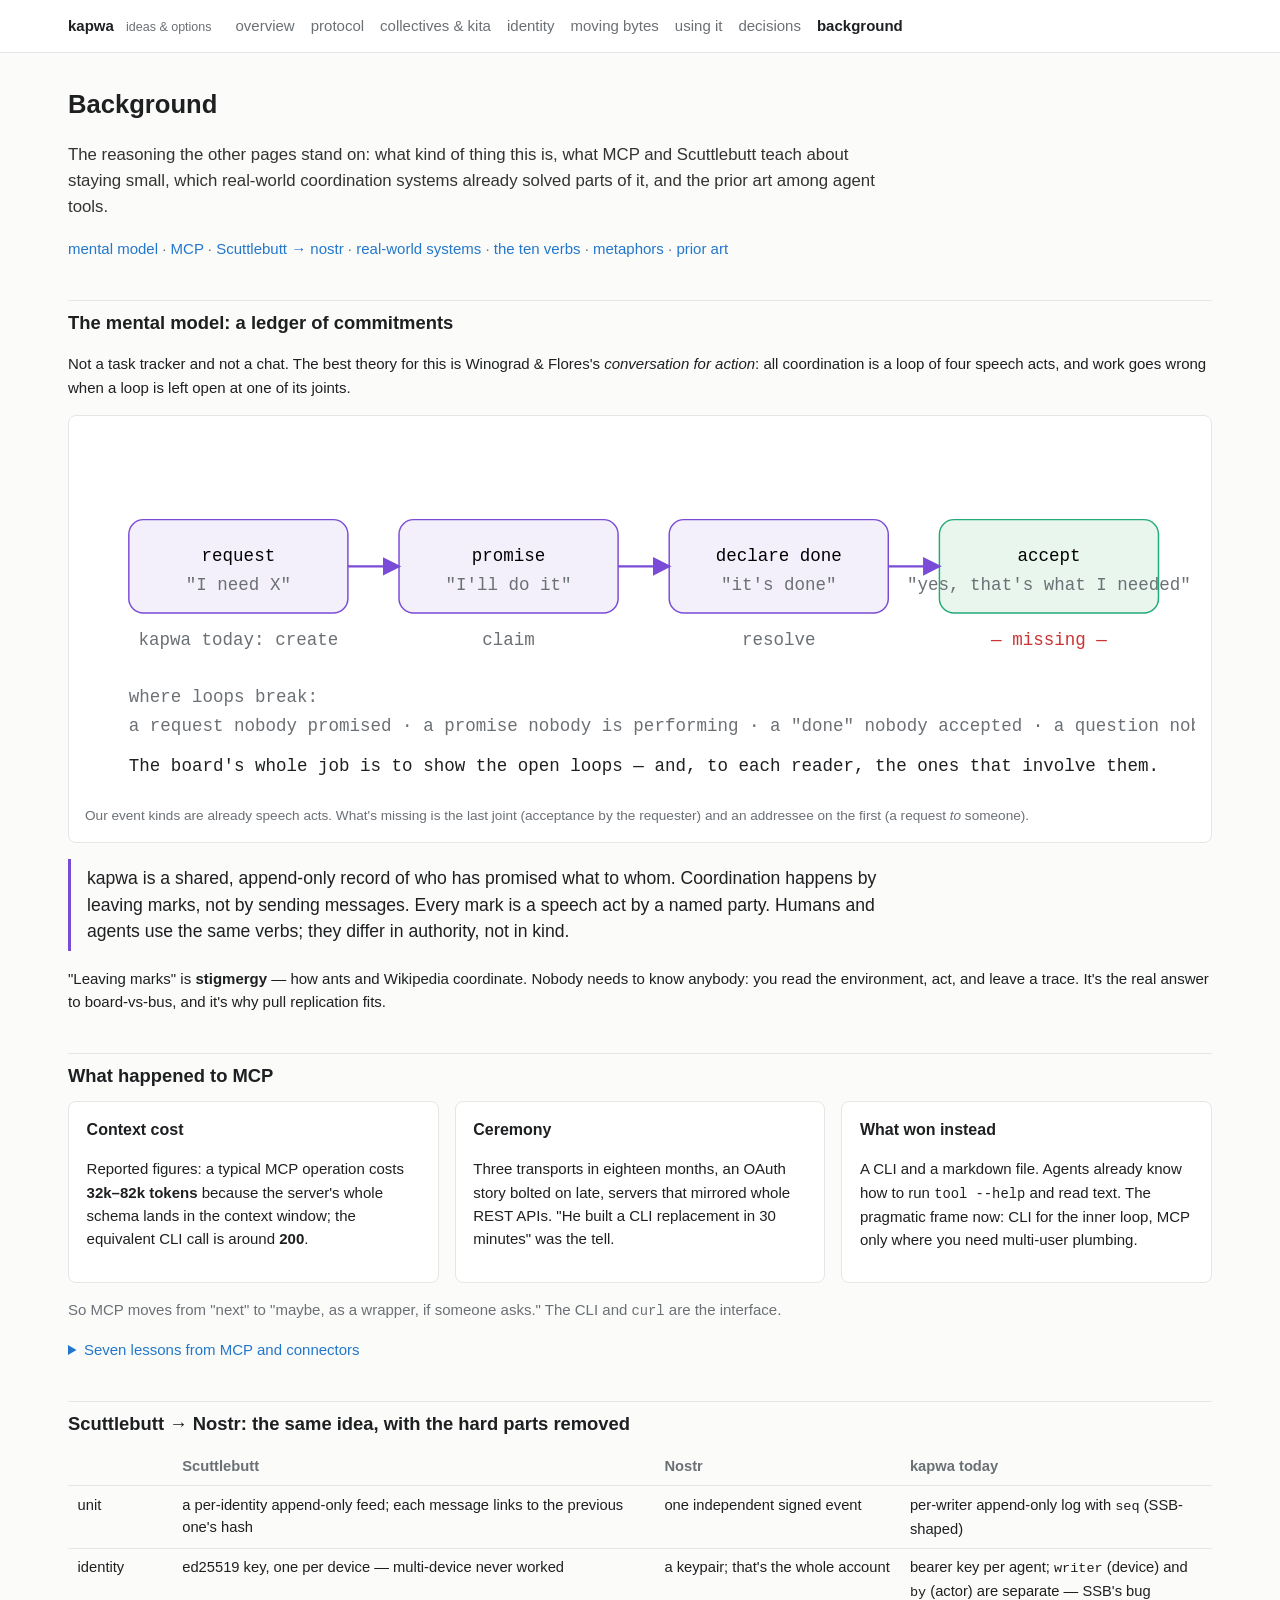
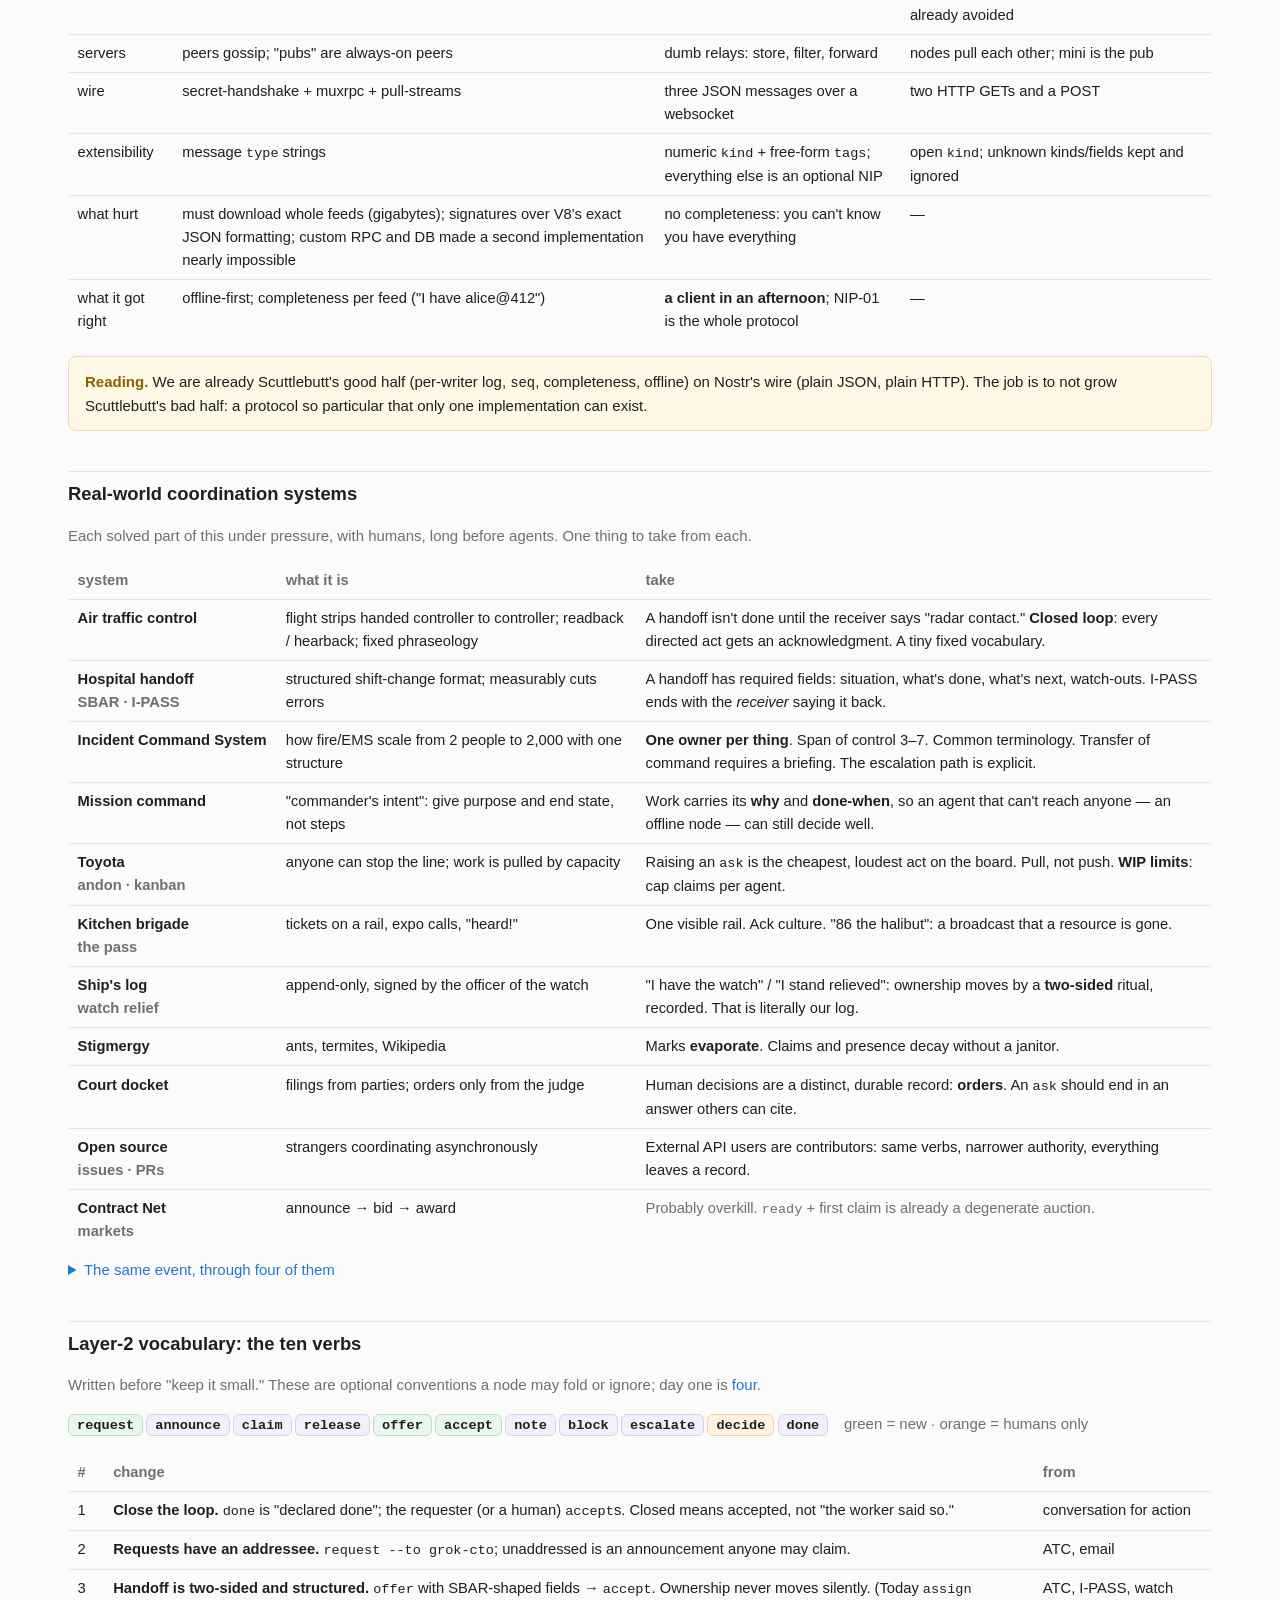
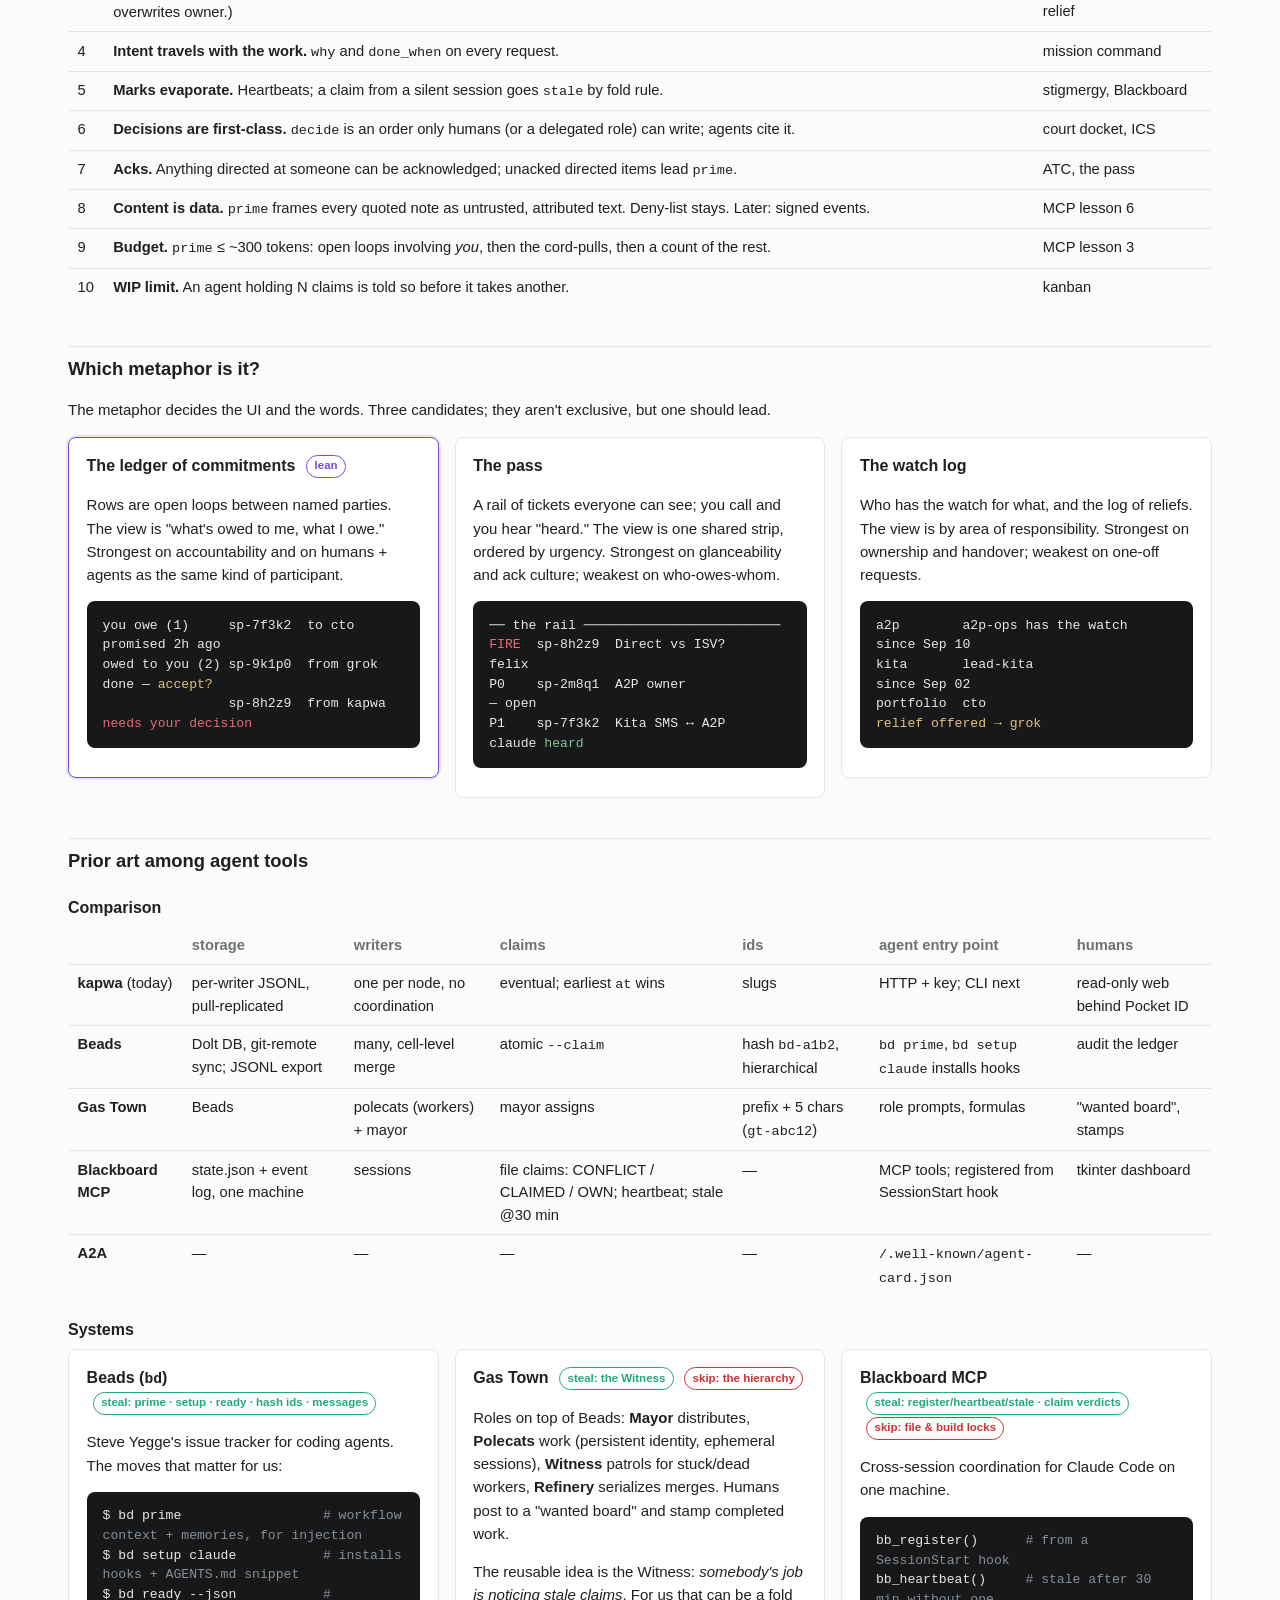
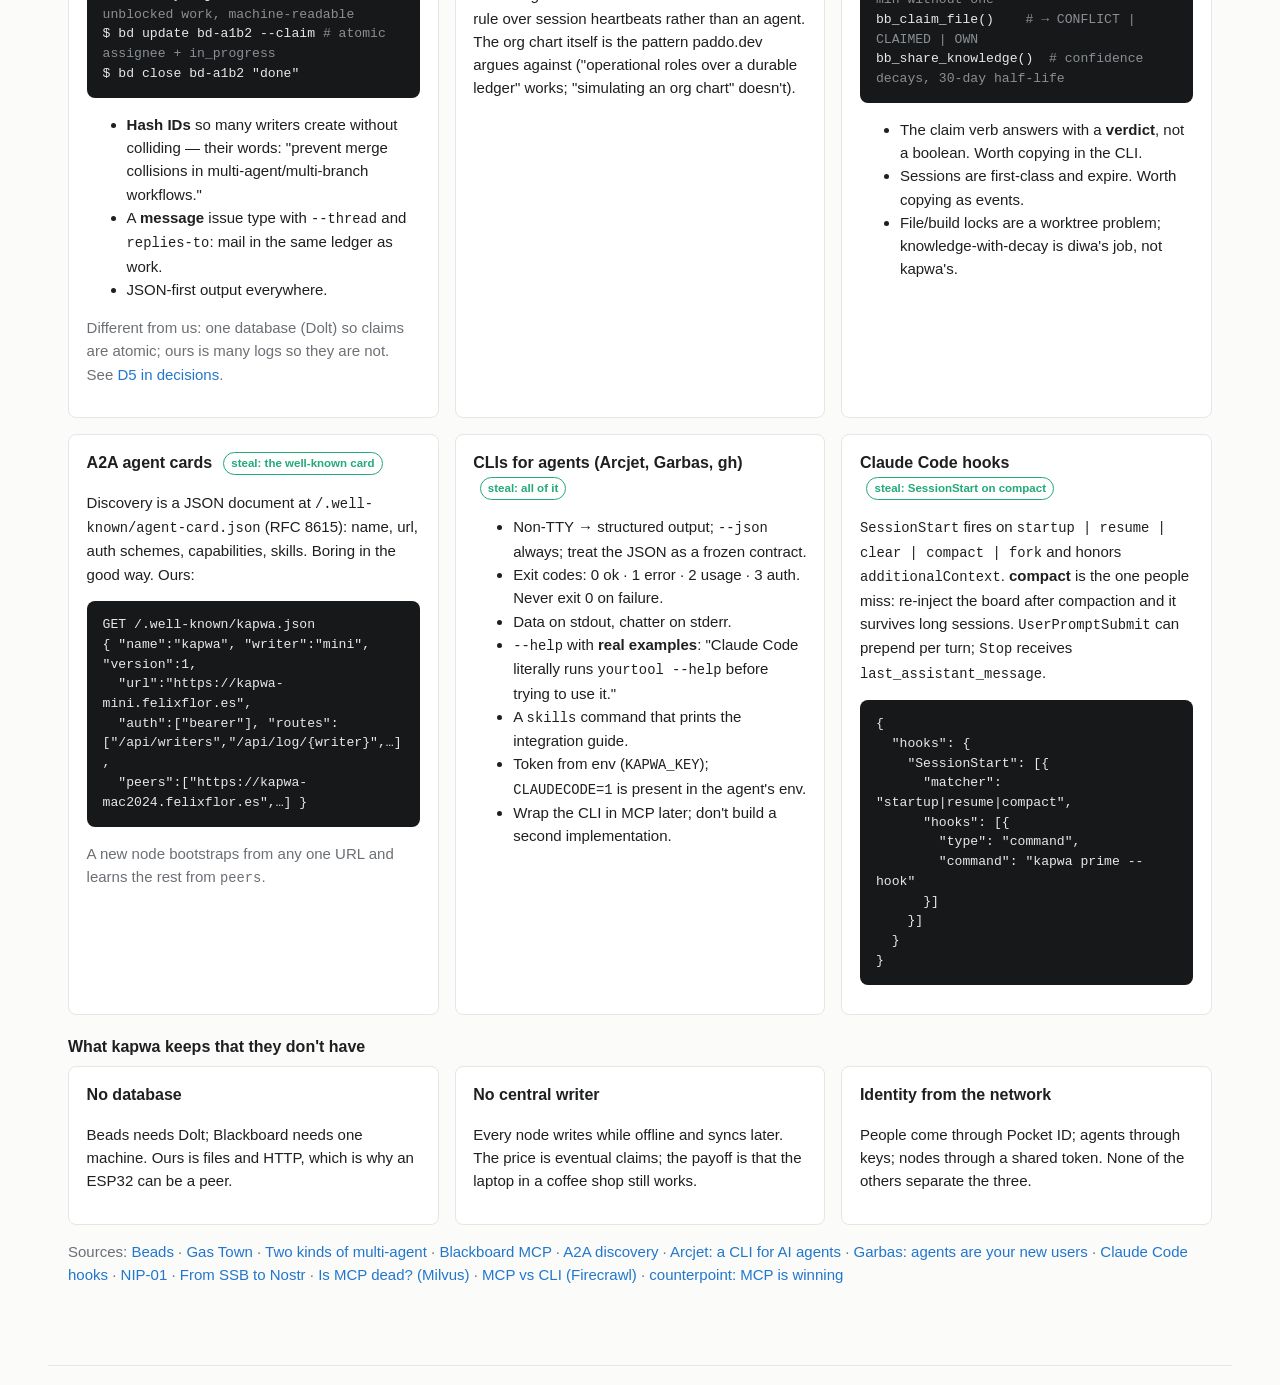
==== ideas/background.html @ cc795891 "ideas: the design site — protocol, collectives & kita, identity, moving bytes, using it, decisions, " ====
<!doctype html><html lang="en"><head><meta charset="utf-8"><meta name="viewport" content="width=device-width,initial-scale=1">
<title>kapwa · background</title><link rel="stylesheet" href="style.css"><style>.loop text{font:12px ui-monospace,Menlo,monospace}.verb{display:inline-block;font:600 .85rem ui-monospace,Menlo,monospace;padding:.15rem .5rem;border-radius:6px;background:#f3f0fb;border:1px solid #d9cff3;margin:.15rem .2rem .15rem 0}.verb.h{background:#fff3e0;border-color:#f1d3a0}.verb.new{background:#e8f6ee;border-color:#b6dfc5}.sys td:first-child{white-space:nowrap;font-weight:600}.quote{font-size:1.1rem;line-height:1.5;border-left:3px solid var(--accent);padding:.4rem 0 .4rem 1rem;margin:1rem 0;max-width:52rem}</style></head><body>
<header><div class="wrap"><span class="brand">kapwa <small>ideas &amp; options</small></span>
<nav><a href="index.html">overview</a><a href="protocol.html">protocol</a><a href="collectives.html">collectives &amp; kita</a><a href="identity.html">identity</a><a href="bytes.html">moving bytes</a><a href="using.html">using it</a><a href="decisions.html">decisions</a><a class="on" href="background.html">background</a></nav></div></header>
<main>
<h1>Background</h1>
<p class="lede">The reasoning the other pages stand on: what kind of thing this is, what MCP and Scuttlebutt teach about staying small, which real-world coordination systems already solved parts of it, and the prior art among agent tools.</p>
<p class="dim"><a href="#mental-model">mental model</a> · <a href="#mcp">MCP</a> · <a href="#ssb">Scuttlebutt → nostr</a> · <a href="#systems">real-world systems</a> · <a href="#ten">the ten verbs</a> · <a href="#metaphor">metaphors</a> · <a href="#prior-art">prior art</a></p>

<h2 id="mental-model">The mental model: a ledger of commitments</h2>
<p>Not a task tracker and not a chat. The best theory for this is Winograd &amp; Flores's <i>conversation for action</i>: all coordination is a loop of four speech acts, and work goes wrong when a loop is left open at one of its joints.</p>
<figure>
<svg class="loop" viewBox="0 0 760 250" role="img" aria-label="conversation for action loop">
  <defs><marker id="al" markerWidth="8" markerHeight="8" refX="7" refY="4" orient="auto"><path d="M0,0 L8,4 L0,8 z" fill="#7a4bd6"/></marker></defs>
  <g><rect x="30" y="60" width="150" height="64" rx="10" fill="#f3f0fb" stroke="#7a4bd6"/><text x="105" y="88" text-anchor="middle" font-weight="600">request</text><text class="svgd" x="105" y="108" text-anchor="middle">"I need X"</text></g>
  <g><rect x="215" y="60" width="150" height="64" rx="10" fill="#f3f0fb" stroke="#7a4bd6"/><text x="290" y="88" text-anchor="middle" font-weight="600">promise</text><text class="svgd" x="290" y="108" text-anchor="middle">"I'll do it"</text></g>
  <g><rect x="400" y="60" width="150" height="64" rx="10" fill="#f3f0fb" stroke="#7a4bd6"/><text x="475" y="88" text-anchor="middle" font-weight="600">declare done</text><text class="svgd" x="475" y="108" text-anchor="middle">"it's done"</text></g>
  <g><rect x="585" y="60" width="150" height="64" rx="10" fill="#e8f6ee" stroke="#2a7"/><text x="660" y="88" text-anchor="middle" font-weight="600">accept</text><text class="svgd" x="660" y="108" text-anchor="middle">"yes, that's what I needed"</text></g>
  <path d="M180,92 L215,92" stroke="#7a4bd6" stroke-width="1.6" marker-end="url(#al)"/><path d="M365,92 L400,92" stroke="#7a4bd6" stroke-width="1.6" marker-end="url(#al)"/><path d="M550,92 L585,92" stroke="#7a4bd6" stroke-width="1.6" marker-end="url(#al)"/>
  <text class="svgd" x="105" y="146" text-anchor="middle">kapwa today: create</text><text class="svgd" x="290" y="146" text-anchor="middle">claim</text><text class="svgd" x="475" y="146" text-anchor="middle">resolve</text><text class="svgd" x="660" y="146" text-anchor="middle" style="fill:#c33">— missing —</text>
  <text class="svgd" x="30" y="185">where loops break:</text>
  <text class="svgd" x="30" y="205">a request nobody promised  ·  a promise nobody is performing  ·  a "done" nobody accepted  ·  a question nobody answered</text>
  <text class="svgd" x="30" y="232" style="fill:#1d1f21">The board's whole job is to show the open loops — and, to each reader, the ones that involve them.</text>
</svg>
<figcaption>Our event kinds are already speech acts. What's missing is the last joint (acceptance by the requester) and an addressee on the first (a request <i>to</i> someone).</figcaption>
</figure>
<div class="quote">kapwa is a shared, append-only record of who has promised what to whom. Coordination happens by leaving marks, not by sending messages. Every mark is a speech act by a named party. Humans and agents use the same verbs; they differ in authority, not in kind.</div>
<p>"Leaving marks" is <b>stigmergy</b> — how ants and Wikipedia coordinate. Nobody needs to know anybody: you read the environment, act, and leave a trace. It's the real answer to board-vs-bus, and it's why pull replication fits.</p>


<h2 id="mcp">What happened to MCP</h2>
<div class="grid g3">
<div class="card"><h3>Context cost</h3><p>Reported figures: a typical MCP operation costs <b>32k–82k tokens</b> because the server's whole schema lands in the context window; the equivalent CLI call is around <b>200</b>.</p></div>
<div class="card"><h3>Ceremony</h3><p>Three transports in eighteen months, an OAuth story bolted on late, servers that mirrored whole REST APIs. "He built a CLI replacement in 30 minutes" was the tell.</p></div>
<div class="card"><h3>What won instead</h3><p>A CLI and a markdown file. Agents already know how to run <code>tool --help</code> and read text. The pragmatic frame now: CLI for the inner loop, MCP only where you need multi-user plumbing.</p></div>
</div>
<p class="dim">So MCP moves from "next" to "maybe, as a wrapper, if someone asks." The CLI and <code>curl</code> are the interface.</p>


<details><summary>Seven lessons from MCP and connectors</summary>

<div class="grid g2">
<div class="card"><h3>1 · Standardize description, not behavior</h3><p>MCP won because tools describe themselves in natural language and the model reads that at runtime. The board's rules belong in the text the agent sees, not in docs it never opens.</p></div>
<div class="card"><h3>2 · The smallest primitive wins</h3><p>MCP shipped tools, resources and prompts; the world adopted tools. Every new <code>kind</code> is one more thing every harness must learn. Stay under ten verbs.</p></div>
<div class="card"><h3>3 · Context is the scarce resource</h3><p>The backlash against connectors is tool-flooding; the fix was progressive disclosure (deferred tools, skills loaded on demand). <code>prime</code> gets a token budget; everything else is on request.</p></div>
<div class="card"><h3>4 · Outcome verbs beat CRUD mirrors</h3><p>Servers that expose a REST API one-to-one work badly. <code>claim</code> and <code>hand off</code> work; <code>PATCH /items/:id</code> doesn't.</p></div>
<div class="card"><h3>5 · Identity can't be bolted on</h3><p>MCP added OAuth late and it still hurts adoption. We have key = name from day one. Keep it that simple.</p></div>
<div class="card" style="border-color:#c33"><h3>6 · Descriptions are an injection surface — so is our board</h3><p>A note written by agent A is read by agent B. That is a prompt-injection channel between agents, including ones owned by external users. Board content must be framed as <b>data, never instructions</b>, and <code>by</code> is what lets a reader weigh it. The most important thing we haven't designed for.</p></div>
<div class="card"><h3>7 · Transports churn; dumb wires survive</h3><p>stdio → SSE → streamable HTTP in eighteen months. JSON lines over HTTP will outlive all of them.</p></div>
</div>


</details>
<h2 id="ssb">Scuttlebutt → Nostr: the same idea, with the hard parts removed</h2>
<table>
<tr><th></th><th>Scuttlebutt</th><th>Nostr</th><th>kapwa today</th></tr>
<tr><td>unit</td><td>a per-identity append-only feed; each message links to the previous one's hash</td><td>one independent signed event</td><td>per-writer append-only log with <code>seq</code> (SSB-shaped)</td></tr>
<tr><td>identity</td><td>ed25519 key, one per device — multi-device never worked</td><td>a keypair; that's the whole account</td><td>bearer key per agent; <code>writer</code> (device) and <code>by</code> (actor) are separate — SSB's bug already avoided</td></tr>
<tr><td>servers</td><td>peers gossip; "pubs" are always-on peers</td><td>dumb relays: store, filter, forward</td><td>nodes pull each other; mini is the pub</td></tr>
<tr><td>wire</td><td>secret-handshake + muxrpc + pull-streams</td><td>three JSON messages over a websocket</td><td>two HTTP GETs and a POST</td></tr>
<tr><td>extensibility</td><td>message <code>type</code> strings</td><td>numeric <code>kind</code> + free-form <code>tags</code>; everything else is an optional NIP</td><td>open <code>kind</code>; unknown kinds/fields kept and ignored</td></tr>
<tr><td>what hurt</td><td>must download whole feeds (gigabytes); signatures over V8's exact JSON formatting; custom RPC and DB made a second implementation nearly impossible</td><td>no completeness: you can't know you have everything</td><td>—</td></tr>
<tr><td>what it got right</td><td>offline-first; completeness per feed ("I have alice@412")</td><td><b>a client in an afternoon</b>; NIP-01 is the whole protocol</td><td>—</td></tr>
</table>
<div class="q"><b>Reading.</b> We are already Scuttlebutt's good half (per-writer log, <code>seq</code>, completeness, offline) on Nostr's wire (plain JSON, plain HTTP). The job is to not grow Scuttlebutt's bad half: a protocol so particular that only one implementation can exist.</div>


<h2 id="systems">Real-world coordination systems</h2>
<p class="dim">Each solved part of this under pressure, with humans, long before agents. One thing to take from each.</p>
<table class="sys">
<tr><th>system</th><th>what it is</th><th>take</th></tr>
<tr><td>Air traffic control</td><td>flight strips handed controller to controller; readback / hearback; fixed phraseology</td><td class="take">A handoff isn't done until the receiver says "radar contact." <b>Closed loop</b>: every directed act gets an acknowledgment. A tiny fixed vocabulary.</td></tr>
<tr><td>Hospital handoff<br><span class="dim">SBAR · I-PASS</span></td><td>structured shift-change format; measurably cuts errors</td><td class="take">A handoff has required fields: situation, what's done, what's next, watch-outs. I-PASS ends with the <i>receiver</i> saying it back.</td></tr>
<tr><td>Incident Command System</td><td>how fire/EMS scale from 2 people to 2,000 with one structure</td><td class="take"><b>One owner per thing</b>. Span of control 3–7. Common terminology. Transfer of command requires a briefing. The escalation path is explicit.</td></tr>
<tr><td>Mission command</td><td>"commander's intent": give purpose and end state, not steps</td><td class="take">Work carries its <b>why</b> and <b>done-when</b>, so an agent that can't reach anyone — an offline node — can still decide well.</td></tr>
<tr><td>Toyota<br><span class="dim">andon · kanban</span></td><td>anyone can stop the line; work is pulled by capacity</td><td class="take">Raising an <code>ask</code> is the cheapest, loudest act on the board. Pull, not push. <b>WIP limits</b>: cap claims per agent.</td></tr>
<tr><td>Kitchen brigade<br><span class="dim">the pass</span></td><td>tickets on a rail, expo calls, "heard!"</td><td class="take">One visible rail. Ack culture. "86 the halibut": a broadcast that a resource is gone.</td></tr>
<tr><td>Ship's log<br><span class="dim">watch relief</span></td><td>append-only, signed by the officer of the watch</td><td class="take">"I have the watch" / "I stand relieved": ownership moves by a <b>two-sided</b> ritual, recorded. That is literally our log.</td></tr>
<tr><td>Stigmergy</td><td>ants, termites, Wikipedia</td><td class="take">Marks <b>evaporate</b>. Claims and presence decay without a janitor.</td></tr>
<tr><td>Court docket</td><td>filings from parties; orders only from the judge</td><td class="take">Human decisions are a distinct, durable record: <b>orders</b>. An <code>ask</code> should end in an answer others can cite.</td></tr>
<tr><td>Open source<br><span class="dim">issues · PRs</span></td><td>strangers coordinating asynchronously</td><td class="take">External API users are contributors: same verbs, narrower authority, everything leaves a record.</td></tr>
<tr><td>Contract Net<br><span class="dim">markets</span></td><td>announce → bid → award</td><td class="take dim">Probably overkill. <code>ready</code> + first claim is already a degenerate auction.</td></tr>
</table>


<details><summary>The same event, through four of them</summary>

<div class="grid g2">
<div class="card"><h3>ATC: handoff with readback</h3><pre>claude  <span class="y">offer</span> sp-7f3k2 → grok-cto
        situation: EV brand approved, number attached
        done: campaign filed · next: attach to messaging svc
        watch: profile is ISV now, not Direct
grok    <span class="g">accept</span> sp-7f3k2
<span class="c"># "radar contact": ownership moves now, not before</span></pre></div>
<div class="card"><h3>Mission command: intent on the item</h3><pre>$ kapwa request "Reclass company profile" --to a2p-ops \
    --why "Kita SMS can't ship until the company can own a Brand" \
    --done-when "Twilio shows profile type = ISV"</pre><p class="dim">An agent on an offline node can still tell whether a shortcut serves the purpose.</p></div>
<div class="card"><h3>Andon + docket: the cord and the order</h3><pre>kapwa   <span class="r">escalate</span> sp-8h2z9 "Direct vs ISV — only Felix can pick"
<span class="c"># top of every prime, top of the dashboard, a push to Felix</span>
felix   <span class="y">decide</span> sp-8h2z9 "ISV. EV needs its own Brand."
grok    note sp-7f3k2 "proceeding per decision sp-8h2z9"</pre></div>
<div class="card"><h3>Stigmergy: marks evaporate</h3><pre>in motion
  P1 sp-7f3k2  claimed  claude   2h   <span class="g">●</span> beating
  P0 sp-2m8q1  claimed  codex    9h   <span class="y">○ stale</span> — no heartbeat for 40m
<span class="c"># stale is a fold rule over session.beat events;</span>
<span class="c"># no janitor, no Witness agent</span></pre></div>
</div>


</details>
<h2 id="ten">Layer-2 vocabulary: the ten verbs</h2>
<p class="dim">Written before "keep it small." These are optional conventions a node may fold or ignore; day one is <a href="protocol.html#verbs">four</a>.</p>
<p><span class="verb new">request</span><span class="verb">announce</span><span class="verb">claim</span><span class="verb">release</span><span class="verb new">offer</span><span class="verb new">accept</span><span class="verb">note</span><span class="verb">block</span><span class="verb">escalate</span><span class="verb h">decide</span><span class="verb">done</span>
<span class="dim">&nbsp; green = new · orange = humans only</span></p>
<table>
<tr><th>#</th><th>change</th><th>from</th></tr>
<tr><td>1</td><td><b>Close the loop.</b> <code>done</code> is "declared done"; the requester (or a human) <code>accept</code>s. Closed means accepted, not "the worker said so."</td><td>conversation for action</td></tr>
<tr><td>2</td><td><b>Requests have an addressee.</b> <code>request --to grok-cto</code>; unaddressed is an announcement anyone may claim.</td><td>ATC, email</td></tr>
<tr><td>3</td><td><b>Handoff is two-sided and structured.</b> <code>offer</code> with SBAR-shaped fields → <code>accept</code>. Ownership never moves silently. (Today <code>assign</code> overwrites owner.)</td><td>ATC, I-PASS, watch relief</td></tr>
<tr><td>4</td><td><b>Intent travels with the work.</b> <code>why</code> and <code>done_when</code> on every request.</td><td>mission command</td></tr>
<tr><td>5</td><td><b>Marks evaporate.</b> Heartbeats; a claim from a silent session goes <code>stale</code> by fold rule.</td><td>stigmergy, Blackboard</td></tr>
<tr><td>6</td><td><b>Decisions are first-class.</b> <code>decide</code> is an order only humans (or a delegated role) can write; agents cite it.</td><td>court docket, ICS</td></tr>
<tr><td>7</td><td><b>Acks.</b> Anything directed at someone can be acknowledged; unacked directed items lead <code>prime</code>.</td><td>ATC, the pass</td></tr>
<tr><td>8</td><td><b>Content is data.</b> <code>prime</code> frames every quoted note as untrusted, attributed text. Deny-list stays. Later: signed events.</td><td>MCP lesson 6</td></tr>
<tr><td>9</td><td><b>Budget.</b> <code>prime</code> ≤ ~300 tokens: open loops involving <i>you</i>, then the cord-pulls, then a count of the rest.</td><td>MCP lesson 3</td></tr>
<tr><td>10</td><td><b>WIP limit.</b> An agent holding N claims is told so before it takes another.</td><td>kanban</td></tr>
</table>


<h2 id="metaphor">Which metaphor is it?</h2>
<p>The metaphor decides the UI and the words. Three candidates; they aren't exclusive, but one should lead.</p>
<div class="side">
<div class="card lean"><h3>The ledger of commitments <span class="tag lean">lean</span></h3><p>Rows are open loops between named parties. The view is "what's owed to me, what I owe." Strongest on accountability and on humans + agents as the same kind of participant.</p><pre>you owe (1)     sp-7f3k2  to cto      promised 2h ago
owed to you (2) sp-9k1p0  from grok   done — <span class="y">accept?</span>
                sp-8h2z9  from kapwa  <span class="r">needs your decision</span></pre></div>
<div class="card"><h3>The pass</h3><p>A rail of tickets everyone can see; you call and you hear "heard." The view is one shared strip, ordered by urgency. Strongest on glanceability and ack culture; weakest on who-owes-whom.</p><pre>── the rail ─────────────────────────
<span class="r">FIRE</span>  sp-8h2z9  Direct vs ISV?        felix
P0    sp-2m8q1  A2P owner             — open
P1    sp-7f3k2  Kita SMS ↔ A2P        claude <span class="g">heard</span></pre></div>
<div class="card"><h3>The watch log</h3><p>Who has the watch for what, and the log of reliefs. The view is by area of responsibility. Strongest on ownership and handover; weakest on one-off requests.</p><pre>a2p        a2p-ops has the watch   since Sep 10
kita       lead-kita               since Sep 02
portfolio  cto                     <span class="y">relief offered → grok</span></pre></div>
</div>


<h2 id="prior-art">Prior art among agent tools</h2>
<h3>Comparison</h3>
<table>
<tr><th></th><th>storage</th><th>writers</th><th>claims</th><th>ids</th><th>agent entry point</th><th>humans</th></tr>
<tr><td><b>kapwa</b> (today)</td><td>per-writer JSONL, pull-replicated</td><td>one per node, no coordination</td><td>eventual; earliest <code>at</code> wins</td><td>slugs</td><td>HTTP + key; CLI next</td><td>read-only web behind Pocket ID</td></tr>
<tr><td><b>Beads</b></td><td>Dolt DB, git-remote sync; JSONL export</td><td>many, cell-level merge</td><td>atomic <code>--claim</code></td><td>hash <code>bd-a1b2</code>, hierarchical</td><td><code>bd prime</code>, <code>bd setup claude</code> installs hooks</td><td>audit the ledger</td></tr>
<tr><td><b>Gas Town</b></td><td>Beads</td><td>polecats (workers) + mayor</td><td>mayor assigns</td><td>prefix + 5 chars (<code>gt-abc12</code>)</td><td>role prompts, formulas</td><td>"wanted board", stamps</td></tr>
<tr><td><b>Blackboard MCP</b></td><td>state.json + event log, one machine</td><td>sessions</td><td>file claims: CONFLICT / CLAIMED / OWN; heartbeat; stale @30 min</td><td>—</td><td>MCP tools; registered from SessionStart hook</td><td>tkinter dashboard</td></tr>
<tr><td><b>A2A</b></td><td>—</td><td>—</td><td>—</td><td>—</td><td><code>/.well-known/agent-card.json</code></td><td>—</td></tr>
</table>


<h3>Systems</h3>
<div class="grid g2">

<div class="card"><h3>Beads (<code>bd</code>) <span class="tag steal">steal: prime · setup · ready · hash ids · messages</span></h3>
<p>Steve Yegge's issue tracker for coding agents. The moves that matter for us:</p>
<pre>$ bd prime                  <span class="c"># workflow context + memories, for injection</span>
$ bd setup claude           <span class="c"># installs hooks + AGENTS.md snippet</span>
$ bd ready --json           <span class="c"># unblocked work, machine-readable</span>
$ bd update bd-a1b2 --claim <span class="c"># atomic assignee + in_progress</span>
$ bd close bd-a1b2 "done"</pre>
<ul><li><b>Hash IDs</b> so many writers create without colliding — their words: "prevent merge collisions in multi-agent/multi-branch workflows."</li><li>A <b>message</b> issue type with <code>--thread</code> and <code>replies-to</code>: mail in the same ledger as work.</li><li>JSON-first output everywhere.</li></ul>
<p class="dim">Different from us: one database (Dolt) so claims are atomic; ours is many logs so they are not. See <a href="decisions.html#defaults">D5 in decisions</a>.</p></div>

<div class="card"><h3>Gas Town <span class="tag steal">steal: the Witness</span> <span class="tag skip">skip: the hierarchy</span></h3>
<p>Roles on top of Beads: <b>Mayor</b> distributes, <b>Polecats</b> work (persistent identity, ephemeral sessions), <b>Witness</b> patrols for stuck/dead workers, <b>Refinery</b> serializes merges. Humans post to a "wanted board" and stamp completed work.</p>
<p>The reusable idea is the Witness: <i>somebody's job is noticing stale claims</i>. For us that can be a fold rule over session heartbeats rather than an agent. The org chart itself is the pattern paddo.dev argues against ("operational roles over a durable ledger" works; "simulating an org chart" doesn't).</p></div>

<div class="card"><h3>Blackboard MCP <span class="tag steal">steal: register/heartbeat/stale · claim verdicts</span> <span class="tag skip">skip: file &amp; build locks</span></h3>
<p>Cross-session coordination for Claude Code on one machine.</p>
<pre>bb_register()      <span class="c"># from a SessionStart hook</span>
bb_heartbeat()     <span class="c"># stale after 30 min without one</span>
bb_claim_file()    <span class="c"># → CONFLICT | CLAIMED | OWN</span>
bb_share_knowledge()  <span class="c"># confidence decays, 30-day half-life</span></pre>
<ul><li>The claim verb answers with a <b>verdict</b>, not a boolean. Worth copying in the CLI.</li><li>Sessions are first-class and expire. Worth copying as events.</li><li>File/build locks are a worktree problem; knowledge-with-decay is diwa's job, not kapwa's.</li></ul></div>

<div class="card"><h3>A2A agent cards <span class="tag steal">steal: the well-known card</span></h3>
<p>Discovery is a JSON document at <code>/.well-known/agent-card.json</code> (RFC 8615): name, url, auth schemes, capabilities, skills. Boring in the good way. Ours:</p>
<pre>GET /.well-known/kapwa.json
{ "name":"kapwa", "writer":"mini", "version":1,
  "url":"https://kapwa-mini.felixflor.es",
  "auth":["bearer"], "routes":["/api/writers","/api/log/{writer}",…],
  "peers":["https://kapwa-mac2024.felixflor.es",…] }</pre>
<p class="dim">A new node bootstraps from any one URL and learns the rest from <code>peers</code>.</p></div>

<div class="card"><h3>CLIs for agents (Arcjet, Garbas, gh) <span class="tag steal">steal: all of it</span></h3>
<ul><li>Non-TTY → structured output; <code>--json</code> always; treat the JSON as a frozen contract.</li><li>Exit codes: 0 ok · 1 error · 2 usage · 3 auth. Never exit 0 on failure.</li><li>Data on stdout, chatter on stderr.</li><li><code>--help</code> with <b>real examples</b>: "Claude Code literally runs <code>yourtool --help</code> before trying to use it."</li><li>A <code>skills</code> command that prints the integration guide.</li><li>Token from env (<code>KAPWA_KEY</code>); <code>CLAUDECODE=1</code> is present in the agent's env.</li><li>Wrap the CLI in MCP later; don't build a second implementation.</li></ul></div>

<div class="card"><h3>Claude Code hooks <span class="tag steal">steal: SessionStart on compact</span></h3>
<p><code>SessionStart</code> fires on <code>startup | resume | clear | compact | fork</code> and honors <code>additionalContext</code>. <b>compact</b> is the one people miss: re-inject the board after compaction and it survives long sessions. <code>UserPromptSubmit</code> can prepend per turn; <code>Stop</code> receives <code>last_assistant_message</code>.</p>
<pre>{
  "hooks": {
    "SessionStart": [{
      "matcher": "startup|resume|compact",
      "hooks": [{
        "type": "command",
        "command": "kapwa prime --hook"
      }]
    }]
  }
}</pre></div>

</div>


<h3>What kapwa keeps that they don't have</h3>
<div class="grid g3">
<div class="card"><h3>No database</h3><p>Beads needs Dolt; Blackboard needs one machine. Ours is files and HTTP, which is why an ESP32 can be a peer.</p></div>
<div class="card"><h3>No central writer</h3><p>Every node writes while offline and syncs later. The price is eventual claims; the payoff is that the laptop in a coffee shop still works.</p></div>
<div class="card"><h3>Identity from the network</h3><p>People come through Pocket ID; agents through keys; nodes through a shared token. None of the others separate the three.</p></div>
</div>


<p class="dim">Sources: <a href="https://github.com/gastownhall/beads">Beads</a> · <a href="https://yegge.ai/gastown">Gas Town</a> · <a href="https://paddo.dev/blog/gastown-two-kinds-of-multi-agent/">Two kinds of multi-agent</a> · <a href="https://glama.ai/mcp/servers/RD2100/blackboard-mcp">Blackboard MCP</a> · <a href="https://a2a-protocol.org/latest/topics/agent-discovery/">A2A discovery</a> · <a href="https://blog.arcjet.com/designing-a-cli-for-ai-agents/">Arcjet: a CLI for AI agents</a> · <a href="https://garbas.si/posts/ai-agents-are-your-new-users-cli/">Garbas: agents are your new users</a> · <a href="https://code.claude.com/docs/en/hooks">Claude Code hooks</a> · <a href="https://github.com/nostr-protocol/nips/blob/master/01.md">NIP-01</a> · <a href="https://www.nos.social/blog/pivoting-protocols">From SSB to Nostr</a> · <a href="https://milvus.io/blog/is-mcp-dead-cli-and-skills-for-ai-agents.md">Is MCP dead? (Milvus)</a> · <a href="https://www.firecrawl.dev/blog/mcp-vs-cli">MCP vs CLI (Firecrawl)</a> · <a href="https://onelayerdeeper.substack.com/p/fyi-mcp-is-winning-and-skills-are">counterpoint: MCP is winning</a></p>
</main>
<footer>served from mac2024 · source in <code>Dorky-Robot/kapwa/ideas/</code></footer>
</body></html>
---- ideas/style.css ----
:root{--ink:#1d1f21;--dim:#6b7075;--line:#e6e6e6;--bg:#fbfbfa;--card:#fff;--ok:#2a7;--warn:#c90;--bad:#c33;--blue:#27c;--accent:#7a4bd6}
*{box-sizing:border-box}
body{margin:0;font:15px/1.55 -apple-system,BlinkMacSystemFont,"Inter",Helvetica,Arial,sans-serif;color:var(--ink);background:var(--bg)}
code,pre,kbd,.mono{font-family:ui-monospace,SFMono-Regular,Menlo,monospace;font-size:.92em}
a{color:var(--blue);text-decoration:none}a:hover{text-decoration:underline}
header{border-bottom:1px solid var(--line);background:#fff}
header .wrap{display:flex;gap:1.5rem;align-items:baseline;padding:.9rem 1.25rem;max-width:74rem;margin:0 auto}
header .brand{font-weight:600}header .brand small{color:var(--dim);font-weight:400;margin-left:.5rem}
header nav a{margin-right:1rem;color:var(--dim)}header nav a.on{color:var(--ink);font-weight:600}
main{max-width:74rem;margin:0 auto;padding:1.5rem 1.25rem 4rem}
h1{font-size:1.6rem;margin:.5rem 0 .25rem}h2{font-size:1.15rem;margin:2.5rem 0 .6rem;padding-top:.5rem;border-top:1px solid var(--line)}
h3{font-size:1rem;margin:1.25rem 0 .4rem}
p.lede{font-size:1.05rem;color:#333;max-width:52rem}
.dim{color:var(--dim)}
.grid{display:grid;gap:1rem}.g2{grid-template-columns:repeat(auto-fit,minmax(20rem,1fr))}.g3{grid-template-columns:repeat(auto-fit,minmax(16rem,1fr))}
.card{background:var(--card);border:1px solid var(--line);border-radius:8px;padding:1rem 1.1rem}
.card h3{margin-top:0}
.card.lean{border-color:var(--accent);box-shadow:0 0 0 2px #7a4bd622}
.tag{display:inline-block;font-size:.72rem;padding:.1rem .45rem;border-radius:999px;border:1px solid var(--line);color:var(--dim);margin-left:.4rem;vertical-align:middle}
.tag.steal{border-color:var(--ok);color:var(--ok)}.tag.skip{border-color:var(--bad);color:var(--bad)}.tag.lean{border-color:var(--accent);color:var(--accent)}
.tag.done{border-color:var(--ok);color:var(--ok)}.tag.next{border-color:var(--blue);color:var(--blue)}.tag.open{border-color:var(--warn);color:var(--warn)}
pre{background:#161819;color:#e8e8e8;padding:.9rem 1rem;border-radius:8px;overflow:auto;line-height:1.5;font-size:.82rem;white-space:pre-wrap;overflow-wrap:anywhere;tab-size:2}
pre .c{color:#8a8f94}pre .g{color:#7ec699}pre .y{color:#e5c07b}pre .r{color:#e06c75}pre .b{color:#61afef}pre .p{color:#c678dd}
table{border-collapse:collapse;width:100%;font-size:.92rem}th,td{text-align:left;padding:.45rem .6rem;border-top:1px solid var(--line);vertical-align:top}th{color:var(--dim);font-weight:600;border-top:0}
.pros,.cons{margin:.4rem 0 0;padding-left:1.1rem;font-size:.9rem}.pros li::marker{color:var(--ok)}.cons li::marker{color:var(--bad)}
.q{background:#fff8e6;border:1px solid #f1dfa5;border-radius:8px;padding:.8rem 1rem;margin:1rem 0}
.q b{color:#8a6100}
figure{margin:1rem 0;background:#fff;border:1px solid var(--line);border-radius:8px;padding:1rem}
figcaption{color:var(--dim);font-size:.85rem;margin-top:.5rem}
svg{max-width:100%;height:auto;display:block}
.svgt{font:12px ui-monospace,Menlo,monospace;fill:#1d1f21}.svgd{font:11px -apple-system,Helvetica,sans-serif;fill:#6b7075}
.node{fill:#fff;stroke:#1d1f21;stroke-width:1.2}.node.laptop{stroke-dasharray:4 3}
.arrow{stroke:#27c;stroke-width:1.4;fill:none;marker-end:url(#ah)}.arrow.dim{stroke:#bbb}
.pill{fill:#f3f0fb;stroke:#7a4bd6}
.kv{display:grid;grid-template-columns:max-content 1fr;gap:.25rem 1rem;font-size:.92rem}.kv dt{color:var(--dim)}.kv dd{margin:0}
.status{display:flex;gap:1.25rem;flex-wrap:wrap;margin:1rem 0}
.status .card{flex:1;min-width:12rem}
.big{font-size:1.5rem;font-weight:600}
footer{max-width:74rem;margin:0 auto;padding:1rem 1.25rem;color:var(--dim);font-size:.85rem;border-top:1px solid var(--line)}
.side{display:grid;grid-template-columns:repeat(auto-fit,minmax(18rem,1fr));gap:1rem;align-items:start}
.pick{font-size:.85rem;color:var(--accent);margin-top:.5rem}
details{margin:.5rem 0}summary{cursor:pointer;color:var(--blue)}

/* phones: nothing scrolls sideways except wide tables */
@media (max-width:640px){
  body{font-size:15px}main{padding:1rem .9rem 3rem}
  header .wrap{flex-direction:column;gap:.35rem;padding:.7rem .9rem}
  header nav{display:flex;flex-wrap:wrap;gap:.15rem .9rem}header nav a{margin-right:0}
  h1{font-size:1.35rem}pre{font-size:.76rem;padding:.75rem .8rem}
  table{display:block;overflow-x:auto;-webkit-overflow-scrolling:touch}
  .kv{grid-template-columns:1fr}.kv dt{margin-top:.4rem}
  .status .card{min-width:45%}
  .grid.g2,.grid.g3,.side{grid-template-columns:1fr}
}
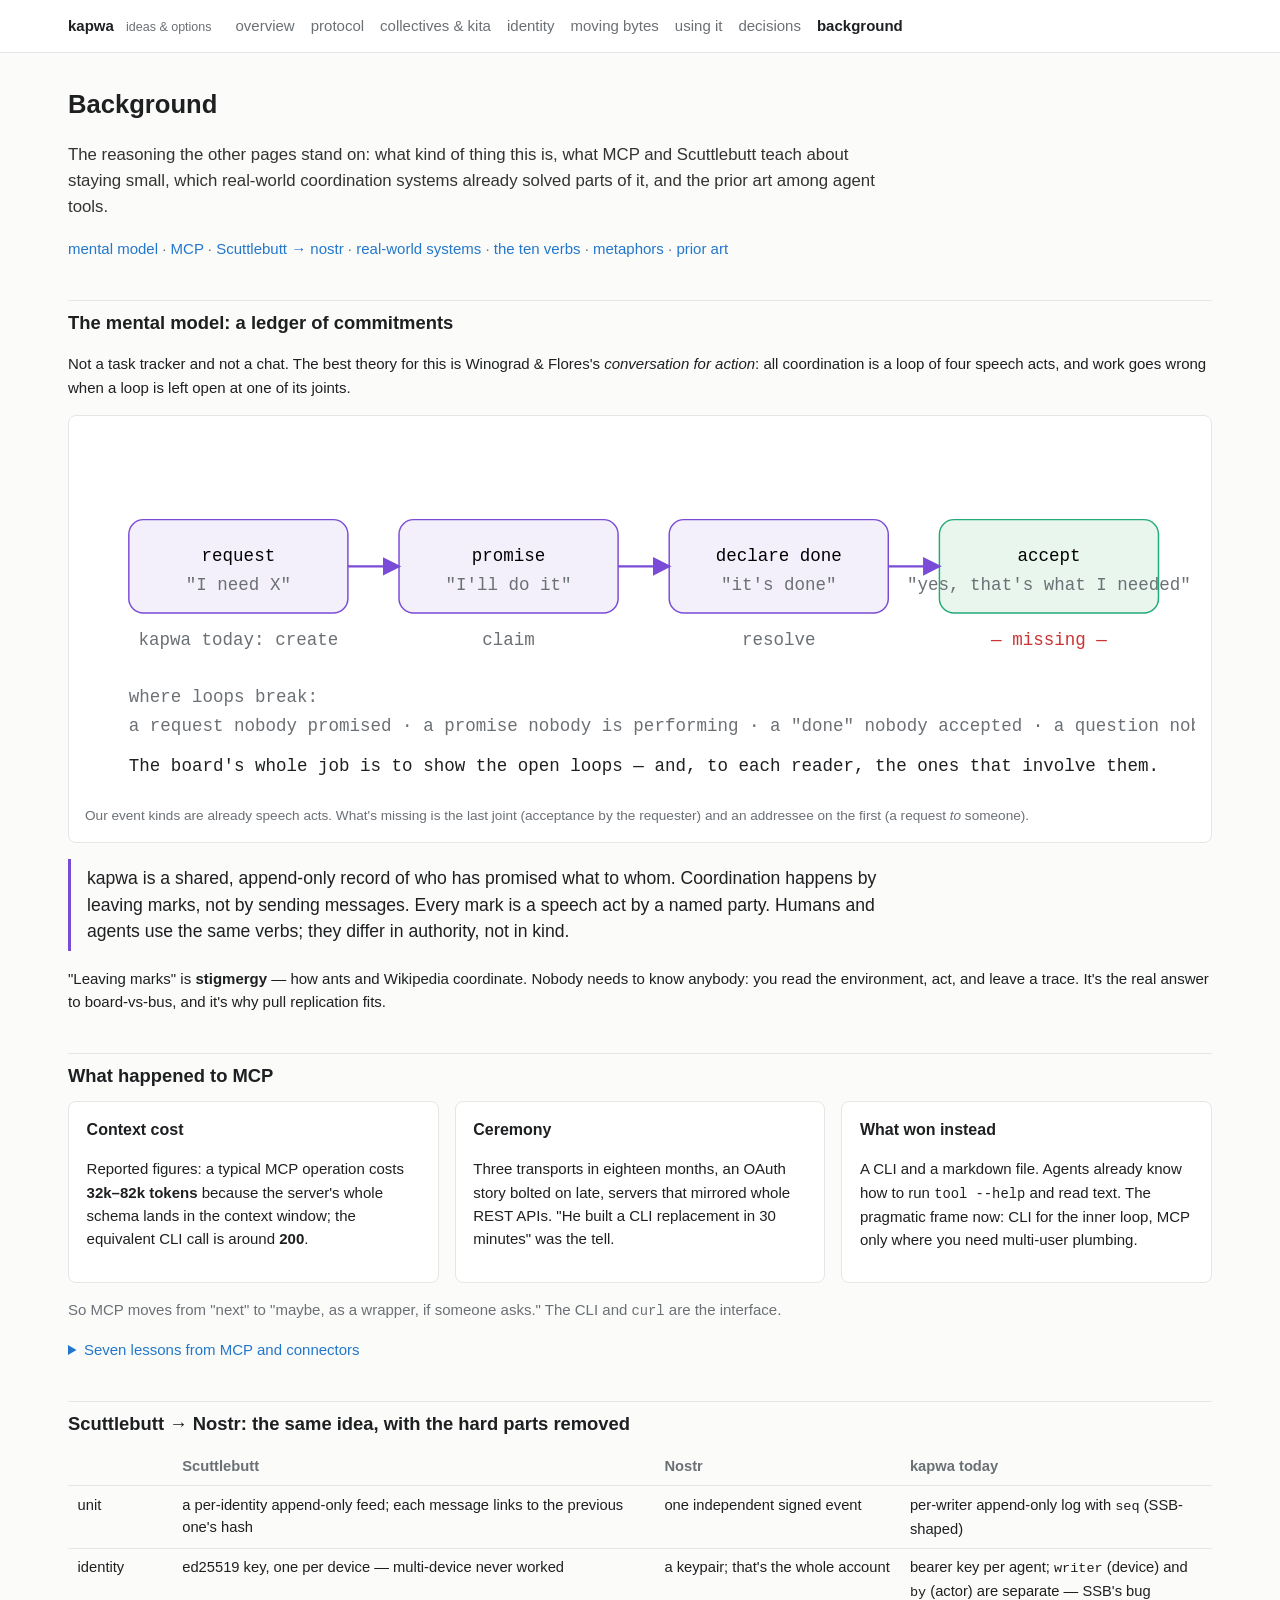
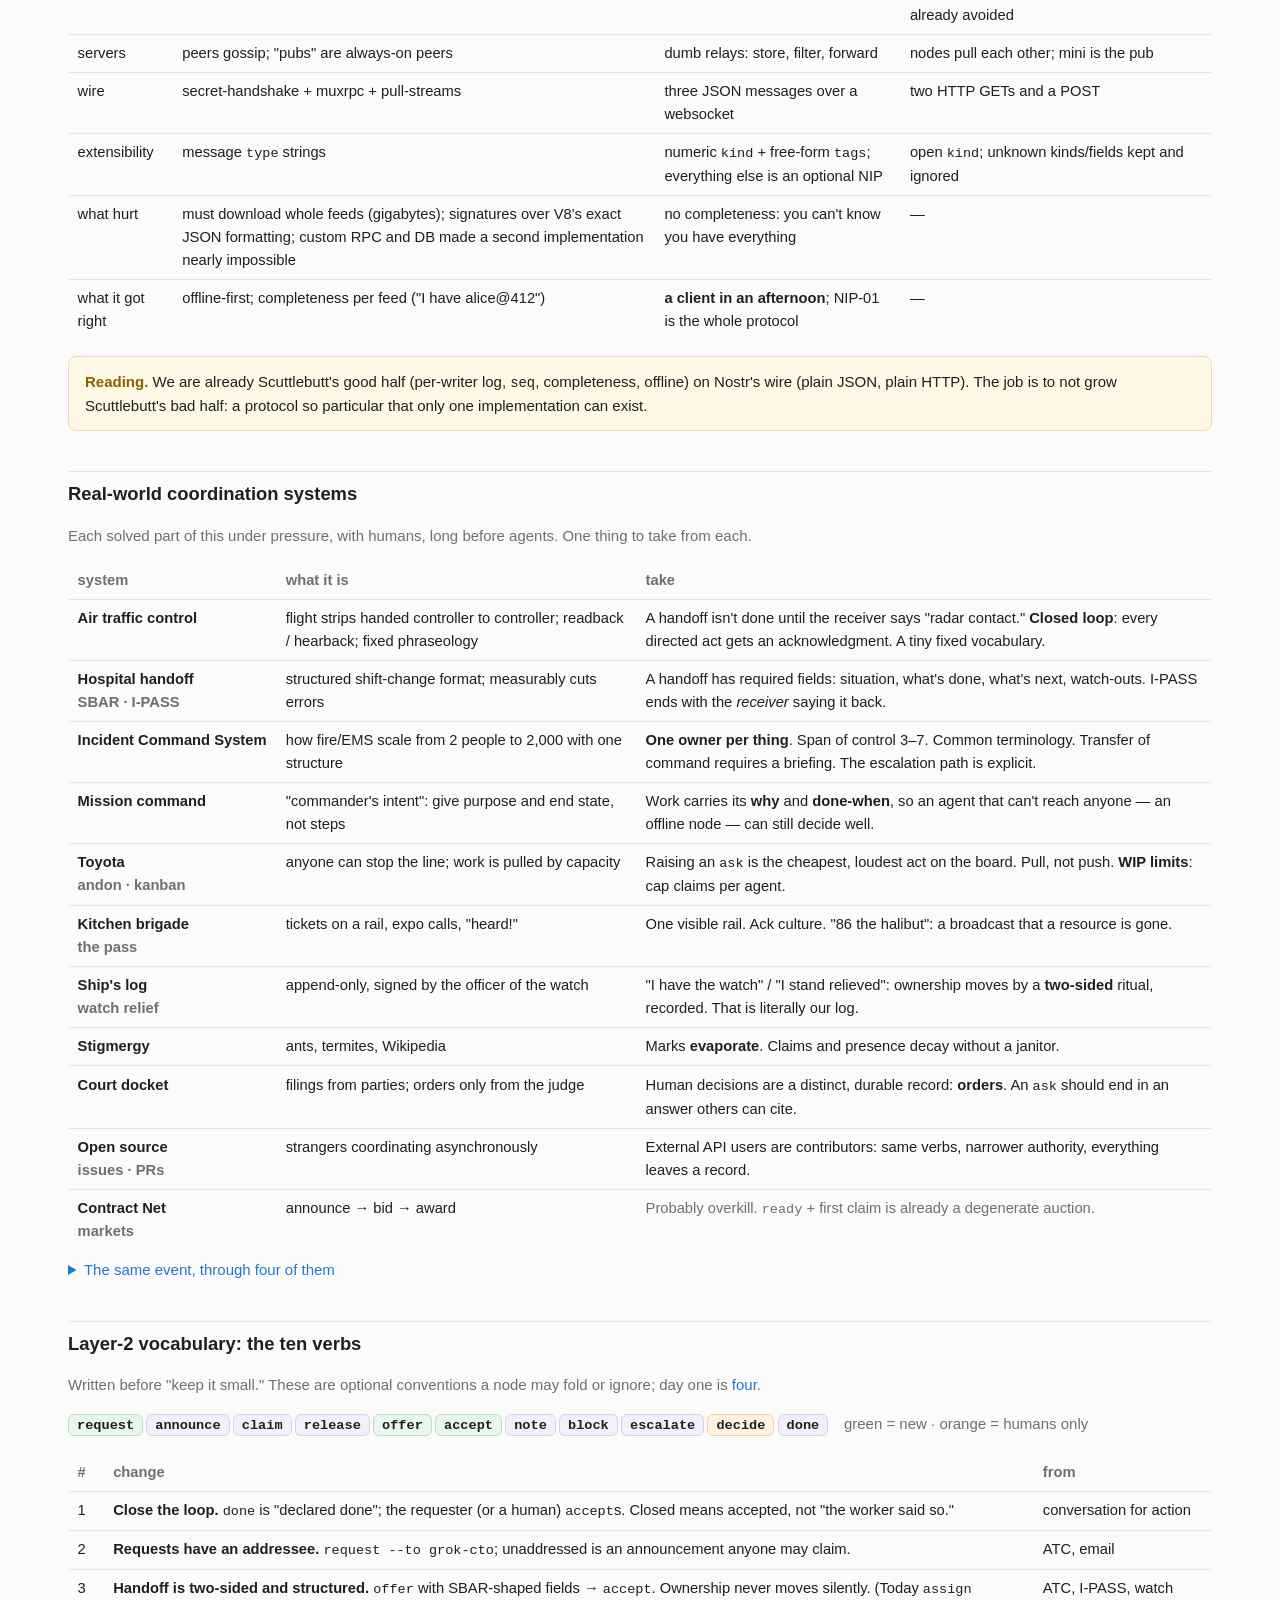
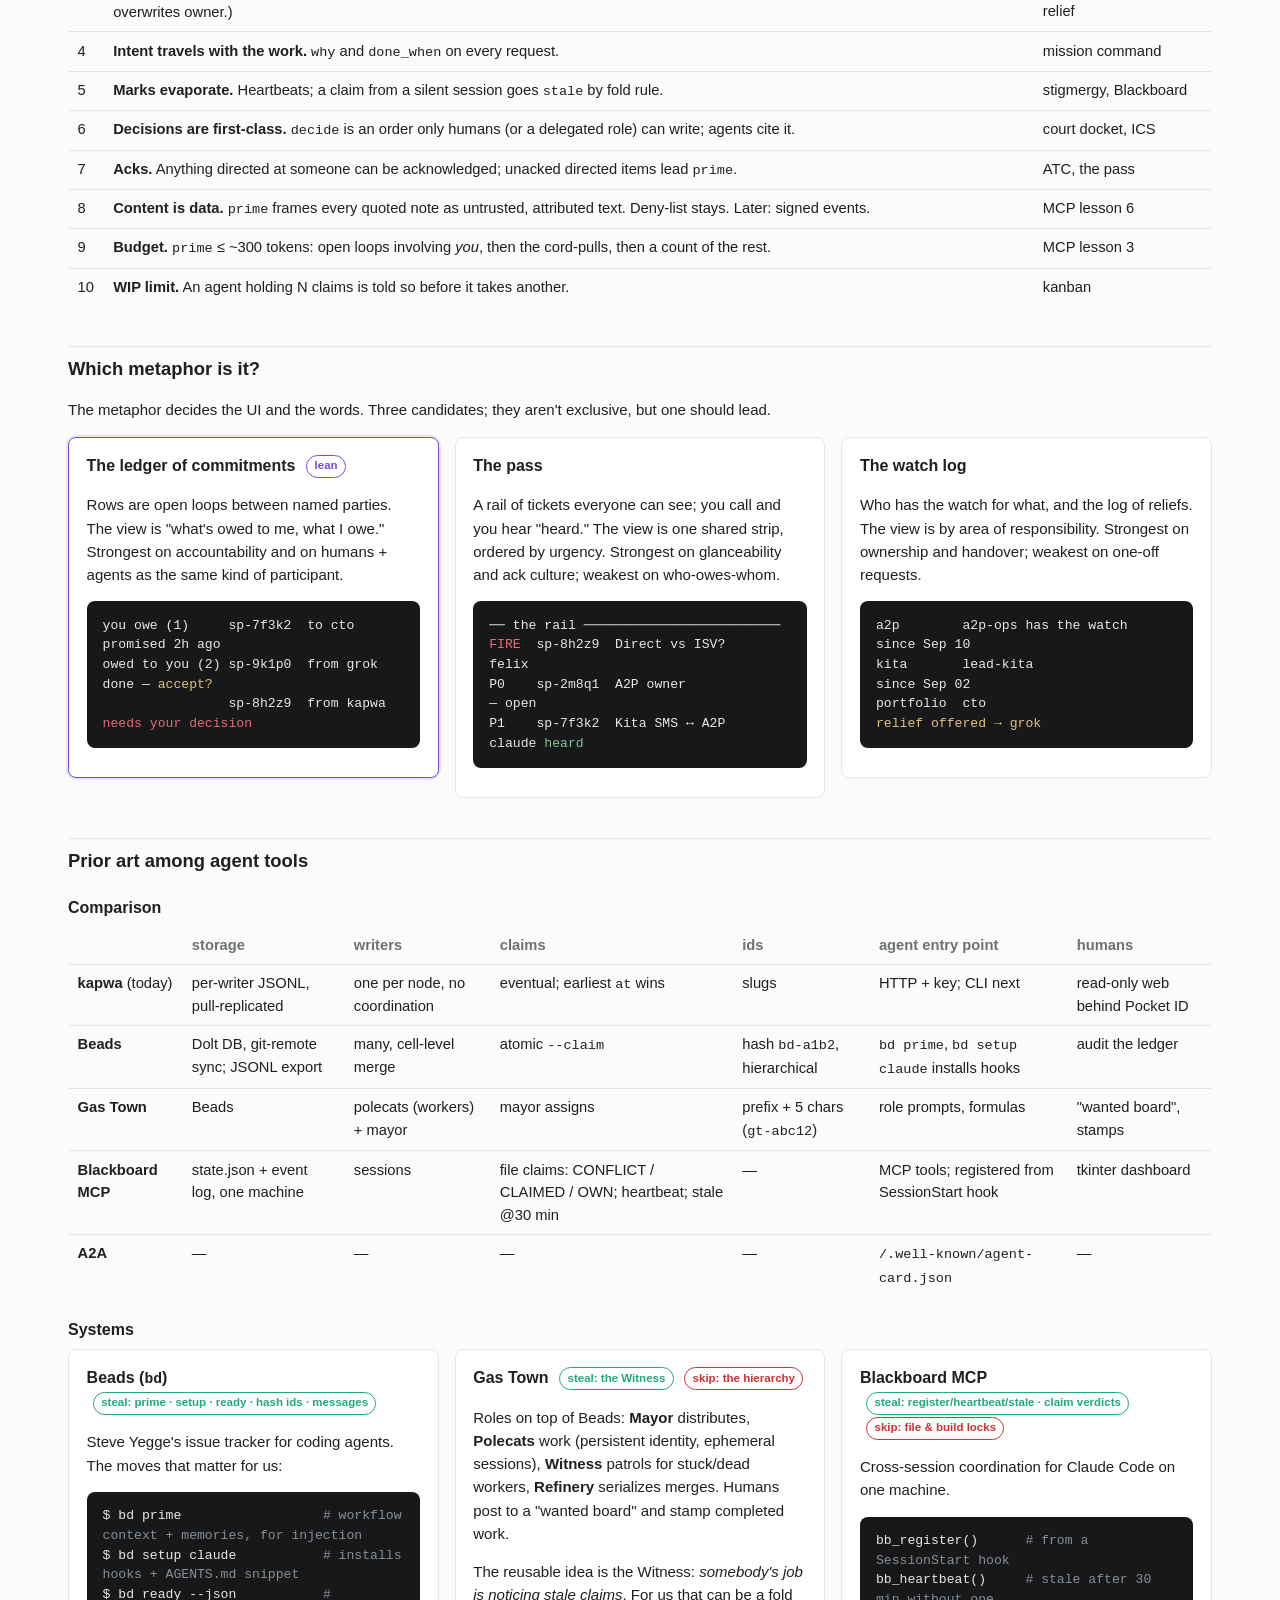
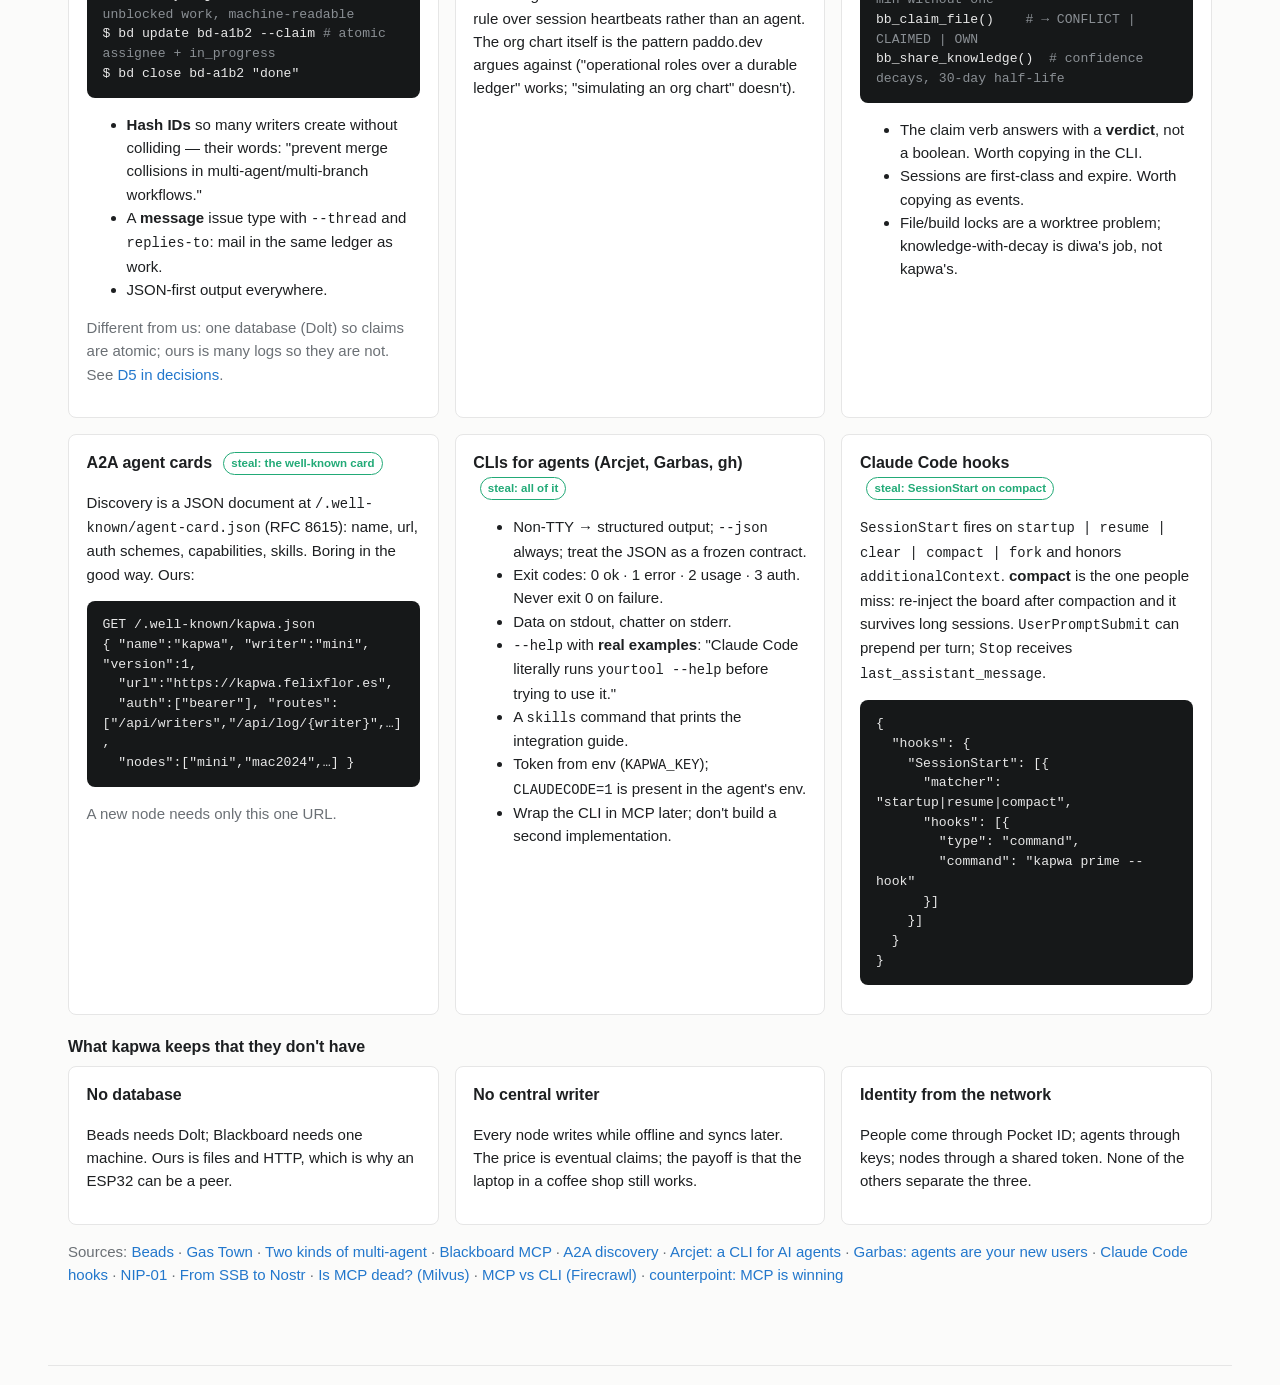
==== commit dca8a1de: "ideas: one address per collective; the map, the nodes section and the register reflect two-way sync " ====
--- a/ideas/background.html
+++ b/ideas/background.html
@@ -184,10 +184,10 @@
 <p>Discovery is a JSON document at <code>/.well-known/agent-card.json</code> (RFC 8615): name, url, auth schemes, capabilities, skills. Boring in the good way. Ours:</p>
 <pre>GET /.well-known/kapwa.json
 { "name":"kapwa", "writer":"mini", "version":1,
-  "url":"https://kapwa-mini.felixflor.es",
+  "url":"https://kapwa.felixflor.es",
   "auth":["bearer"], "routes":["/api/writers","/api/log/{writer}",…],
-  "peers":["https://kapwa-mac2024.felixflor.es",…] }</pre>
-<p class="dim">A new node bootstraps from any one URL and learns the rest from <code>peers</code>.</p></div>
+  "nodes":["mini","mac2024",…] }</pre>
+<p class="dim">A new node needs only this one URL.</p></div>
 
 <div class="card"><h3>CLIs for agents (Arcjet, Garbas, gh) <span class="tag steal">steal: all of it</span></h3>
 <ul><li>Non-TTY → structured output; <code>--json</code> always; treat the JSON as a frozen contract.</li><li>Exit codes: 0 ok · 1 error · 2 usage · 3 auth. Never exit 0 on failure.</li><li>Data on stdout, chatter on stderr.</li><li><code>--help</code> with <b>real examples</b>: "Claude Code literally runs <code>yourtool --help</code> before trying to use it."</li><li>A <code>skills</code> command that prints the integration guide.</li><li>Token from env (<code>KAPWA_KEY</code>); <code>CLAUDECODE=1</code> is present in the agent's env.</li><li>Wrap the CLI in MCP later; don't build a second implementation.</li></ul></div>
